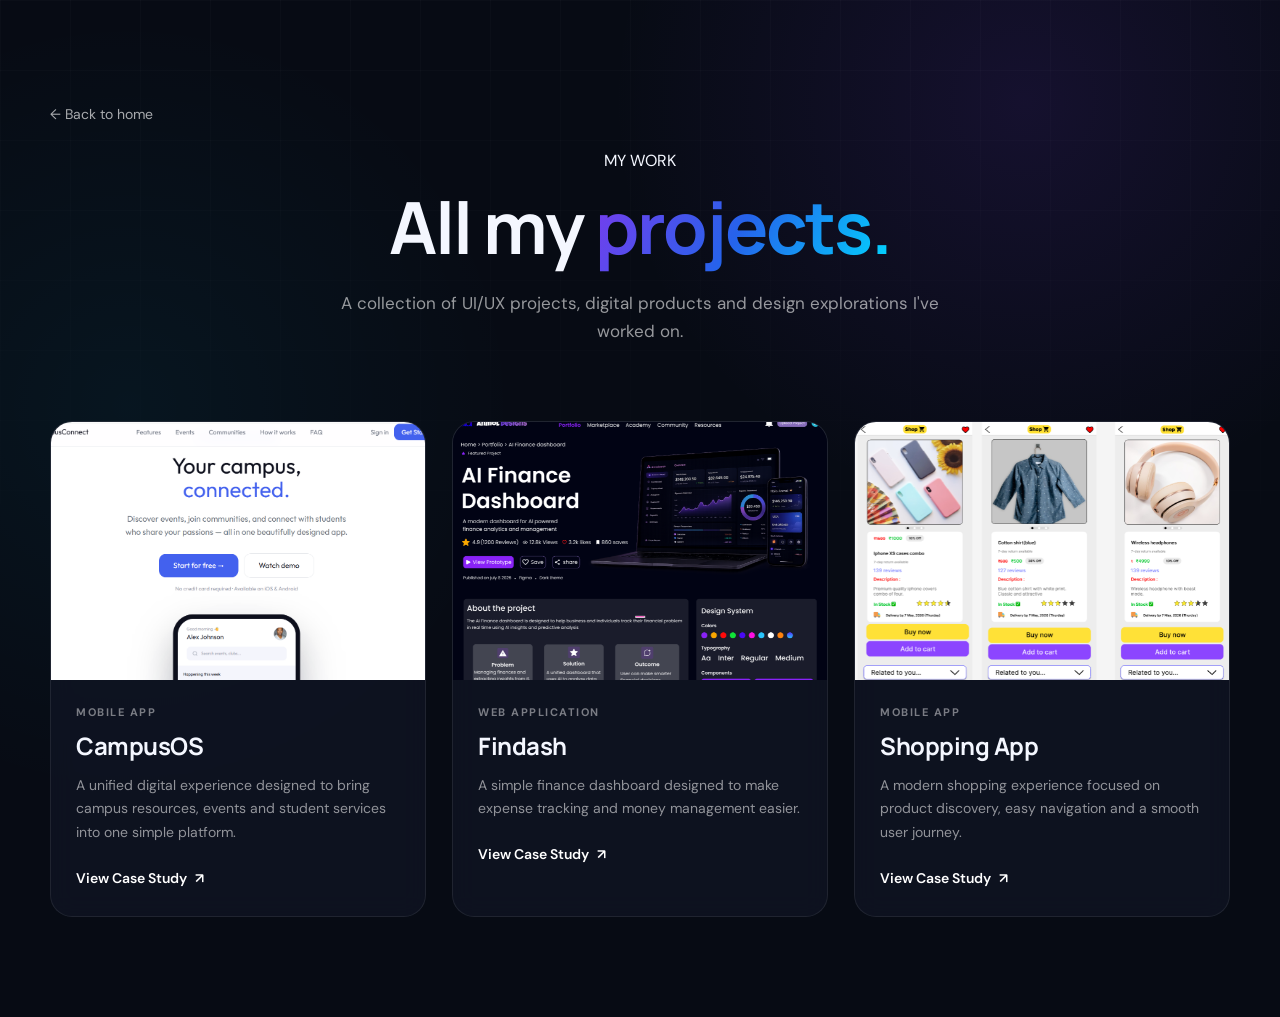
==== projects.html @ dd5a8c90 "Initial portfolio website" ====
<!DOCTYPE html>
<html lang="en">
<head>
    <meta charset="UTF-8">
    <meta name="viewport" content="width=device-width, initial-scale=1.0">

    <title>Projects — Anmol | UI/UX Designer</title>

    <meta
        name="description"
        content="A collection of UI/UX projects designed by Anmolpreet Kaur."
    >

    <link rel="preconnect" href="https://fonts.googleapis.com">
    <link rel="preconnect" href="https://fonts.gstatic.com" crossorigin>

    <link
        href="https://fonts.googleapis.com/css2?family=DM+Sans:wght@400;500;600;700&family=Manrope:wght@500;600;700;800&display=swap"
        rel="stylesheet"
    >

    <link rel="stylesheet" href="style.css">

    <style>
        /* ========================================
           PROJECTS PAGE
        ======================================== */

        .projects-page {
            min-height: 100vh;
            padding: 150px 0 100px;
        }

        .projects-header {
            max-width: 800px;
            margin: 0 auto;
            text-align: center;
        }

        .projects-header .section-label {
            margin-bottom: 18px;
        }

        .projects-header h1 {
            font-family: "Manrope", sans-serif;
            font-size: clamp(42px, 6vw, 72px);
            line-height: 1.05;
            letter-spacing: -2px;
            margin: 0;
        }

        .projects-header h1 span {
            background: linear-gradient(
                120deg,
                #7c3aed,
                #2563eb,
                #00d9ff
            );

            -webkit-background-clip: text;
            background-clip: text;
            -webkit-text-fill-color: transparent;
        }

        .projects-header p {
            max-width: 600px;
            margin: 24px auto 0;
            color: rgba(255, 255, 255, 0.58);
            font-size: 17px;
            line-height: 1.7;
        }


        /* ========================================
           BACK LINK
        ======================================== */

        .back-home {
            display: inline-flex;
            align-items: center;
            gap: 8px;

            position: fixed;
            top: 105px;
            left: max(30px, calc((100% - 1180px) / 2));

            color: rgba(255, 255, 255, 0.65);
            text-decoration: none;
            font-size: 14px;

            transition: all 0.3s ease;
            z-index: 10;
        }

        .back-home:hover {
            color: #ffffff;
            transform: translateX(-3px);
        }


        /* ========================================
           PROJECT GRID
        ======================================== */

        .all-projects-grid {
            width: 100%;
            max-width: 1180px;

            margin: 75px auto 0;

            display: grid;
            grid-template-columns: repeat(3, 1fr);
            gap: 26px;
        }


        /* ========================================
           PROJECT CARD
        ======================================== */

        .all-project-card {
            overflow: hidden;

            border-radius: 22px;

            background: rgba(18, 24, 39, 0.62);

            border: 1px solid rgba(255, 255, 255, 0.08);

            backdrop-filter: blur(12px);

            transition:
                transform 0.4s ease,
                border-color 0.4s ease,
                box-shadow 0.4s ease;
        }

        .all-project-card:hover {
            transform: translateY(-8px);

            border-color: rgba(124, 58, 237, 0.4);

            box-shadow:
                0 25px 60px rgba(0, 0, 0, 0.3),
                0 0 35px rgba(124, 58, 237, 0.08);
        }


        /* ========================================
           PROJECT IMAGE
        ======================================== */

        .all-project-image {
            width: 100%;
            aspect-ratio: 16 / 11;

            overflow: hidden;

            background: #0b101c;
        }

        .all-project-image img {
            width: 100%;
            height: 100%;

            display: block;

            object-fit: cover;

            transition: transform 0.6s ease;
        }

        .all-project-card:hover .all-project-image img {
            transform: scale(1.04);
        }


        /* ========================================
           PROJECT CONTENT
        ======================================== */

        .all-project-info {
            padding: 25px 25px 28px;
        }

        .all-project-type {
            display: block;

            margin-bottom: 10px;

            font-size: 11px;
            font-weight: 700;

            letter-spacing: 1.5px;

            color: rgba(255, 255, 255, 0.45);

            text-transform: uppercase;
        }

        .all-project-info h2 {
            margin: 0;

            font-family: "Manrope", sans-serif;

            font-size: 24px;
            letter-spacing: -0.5px;
        }

        .all-project-info p {
            margin: 12px 0 22px;

            color: rgba(255, 255, 255, 0.55);

            font-size: 14px;
            line-height: 1.7;
        }

        .all-project-link {
            display: inline-flex;

            align-items: center;
            gap: 8px;

            color: #ffffff;

            text-decoration: none;

            font-size: 14px;
            font-weight: 600;

            transition: all 0.3s ease;
        }

        .all-project-link span {
            transition: transform 0.3s ease;
        }

        .all-project-link:hover {
            color: #00d9ff;
        }

        .all-project-link:hover span {
            transform: translate(4px, -4px);
        }


        /* ========================================
           FUTURE PROJECT PLACEHOLDER
        ======================================== */

        .future-project {
            display: none;
        }


        /* ========================================
           RESPONSIVE
        ======================================== */

        @media (max-width: 900px) {

            .all-projects-grid {
                grid-template-columns: repeat(2, 1fr);
                padding: 0 25px;
            }

            .back-home {
                left: 25px;
            }
        }


        @media (max-width: 600px) {

            .projects-page {
                padding-top: 130px;
            }

            .projects-header {
                padding: 0 22px;
            }

            .projects-header h1 {
                letter-spacing: -1.5px;
            }

            .projects-header p {
                font-size: 15px;
            }

            .all-projects-grid {
                grid-template-columns: 1fr;
                gap: 20px;
                margin-top: 50px;
                padding: 0 18px;
            }

            .back-home {
                position: static;
                margin-left: 20px;
                margin-bottom: 35px;
            }
        }
    </style>
</head>


<body>

    <!-- ========================================
         PROJECTS PAGE
    ======================================== -->

    <main class="projects-page">

        <a href="index.html" class="back-home">
            ← Back to home
        </a>


        <!-- HEADER -->

        <div class="projects-header">

            <div class="section-label">
                MY WORK
            </div>

            <h1>
                All my
                <span>projects.</span>
            </h1>

            <p>
                A collection of UI/UX projects, digital products
                and design explorations I've worked on.
            </p>

        </div>


        <!-- ========================================
             ALL PROJECTS
        ======================================== -->

        <div class="all-projects-grid">


            <!-- ====================================
                 PROJECT 1 — CAMPUSOS
            ===================================== -->

            <article class="all-project-card">

                <div class="all-project-image">
                    <img
                        src="images/campusos.png"
                        alt="CampusOS UI/UX Project"
                    >
                </div>

                <div class="all-project-info">

                    <span class="all-project-type">
                        Mobile App
                    </span>

                    <h2>
                        CampusOS
                    </h2>

                    <p>
                        A unified digital experience designed
                        to bring campus resources, events and
                        student services into one simple platform.
                    </p>

                    <a
                        href="case-study.html?project=campusos"
                        class="all-project-link"
                    >
                        View Case Study
                        <span>↗</span>
                    </a>

                </div>

            </article>



            <!-- ====================================
                 PROJECT 2 — FINDASH
            ===================================== -->

            <article class="all-project-card">

                <div class="all-project-image">
                    <img
                        src="images/findash.png"
                        alt="Findash UI/UX Project"
                    >
                </div>

                <div class="all-project-info">

                    <span class="all-project-type">
                        Web Application
                    </span>

                    <h2>
                        Findash
                    </h2>

                    <p>
                        A simple finance dashboard designed
                        to make expense tracking and money
                        management easier.
                    </p>

                    <a
                        href="case-study.html?project=findash"
                        class="all-project-link"
                    >
                        View Case Study
                        <span>↗</span>
                    </a>

                </div>

            </article>



            <!-- ====================================
                 PROJECT 3 — SHOPPING APP
            ===================================== -->

            <article class="all-project-card">

                <div class="all-project-image">
                    <img
                        src="images/shopping.png"
                        alt="Shopping App UI/UX Project"
                    >
                </div>

                <div class="all-project-info">

                    <span class="all-project-type">
                        Mobile App
                    </span>

                    <h2>
                        Shopping App
                    </h2>

                    <p>
                        A modern shopping experience focused
                        on product discovery, easy navigation
                        and a smooth user journey.
                    </p>

                    <a
                        href="case-study.html?project=shopping"
                        class="all-project-link"
                    >
                        View Case Study
                        <span>↗</span>
                    </a>

                </div>

            </article>



            <!-- ====================================
                 FUTURE PROJECT
                 
                 COPY THIS CARD WHEN YOU ADD
                 A NEW PROJECT IN THE FUTURE.
            ===================================== -->

            <!--
            <article class="all-project-card">

                <div class="all-project-image">
                    <img
                        src="images/new-project.png"
                        alt="New Project"
                    >
                </div>

                <div class="all-project-info">

                    <span class="all-project-type">
                        Website
                    </span>

                    <h2>
                        New Project
                    </h2>

                    <p>
                        Short description of your new
                        UI/UX project.
                    </p>

                    <a
                        href="case-study.html?project=newproject"
                        class="all-project-link"
                    >
                        View Case Study
                        <span>↗</span>
                    </a>

                </div>

            </article>
            -->


        </div>

    </main>

</body>
</html>
---- style.css ----
/* =========================
   ROOT
========================= */

:root {

    --bg: #070b14;
    --bg-soft: #0b101c;

    --card: rgba(18, 24, 39, 0.62);

    --border: rgba(255, 255, 255, 0.10);

    --text: #f4f7ff;
    --text-soft: #9ba5bb;

    --purple: #7c3aed;
    --blue: #2563eb;
    --cyan: #00d9ff;

    --gradient:
        linear-gradient(
            120deg,
            #7c3aed,
            #2563eb,
            #00d9ff
        );

    --radius: 22px;

    --container: 1180px;
}


/* =========================
   RESET
========================= */

* {
    margin: 0;
    padding: 0;
    box-sizing: border-box;
}

html {
    scroll-behavior: smooth;
}

body {

    background:
        radial-gradient(
            circle at 80% 10%,
            rgba(124, 58, 237, 0.12),
            transparent 30%
        ),
        radial-gradient(
            circle at 10% 40%,
            rgba(0, 217, 255, 0.05),
            transparent 30%
        ),
        var(--bg);

    color: var(--text);

    font-family: "DM Sans", sans-serif;

    overflow-x: hidden;
}

body::before {

    content: "";

    position: fixed;

    inset: 0;

    pointer-events: none;

    background-image:
        linear-gradient(
            rgba(255,255,255,.018) 1px,
            transparent 1px
        ),
        linear-gradient(
            90deg,
            rgba(255,255,255,.018) 1px,
            transparent 1px
        );

    background-size: 70px 70px;

    mask-image: linear-gradient(
        to bottom,
        black,
        transparent 80%
    );

    z-index: -1;
}

a {
    color: inherit;
    text-decoration: none;
}

img {
    width: 100%;
    display: block;
}


/* =========================
   CURSOR GLOW
========================= */

.cursor-glow {

    position: fixed;

    width: 300px;
    height: 300px;

    border-radius: 50%;

    background:
        radial-gradient(
            circle,
            rgba(124,58,237,.12),
            transparent 70%
        );

    pointer-events: none;

    transform: translate(-50%, -50%);

    z-index: 0;

    transition:
        left .15s ease,
        top .15s ease;
}


/* =========================
   NAVBAR
========================= */

.navbar {

    width: min(
        calc(100% - 60px),
        var(--container)
    );

    margin: 20px auto;

    height: 68px;

    display: flex;

    align-items: center;

    justify-content: space-between;

    padding: 0 22px;

    border: 1px solid var(--border);

    background:
        rgba(7,11,20,.72);

    backdrop-filter: blur(20px);

    border-radius: 18px;

    position: sticky;

    top: 20px;

    z-index: 100;
}


.logo {

    font-family: "Manrope", sans-serif;

    font-size: 21px;

    font-weight: 800;
}

.logo span,
.footer-logo span {
    color: var(--cyan);
}


.nav-links {

    display: flex;

    align-items: center;

    gap: 38px;
}


.nav-links a {

    font-size: 14px;

    color: var(--text-soft);

    transition: .3s;
}

.nav-links a:hover,
.nav-links a.active {
    color: white;
}


.nav-links a.active {

    position: relative;
}

.nav-links a.active::after {

    content: "";

    position: absolute;

    left: 0;
    right: 0;

    bottom: -9px;

    height: 2px;

    background: var(--cyan);

    border-radius: 10px;
}


.nav-button {

    border: 1px solid rgba(255,255,255,.25);

    padding: 10px 17px;

    border-radius: 30px;

    font-size: 13px;

    transition: .3s;
}

.nav-button:hover {
    background: white;
    color: #070b14;
}

.nav-button span {
    margin-left: 6px;
}


.menu-btn {

    display: none;

    background: none;

    border: none;

    color: white;

    font-size: 22px;

    cursor: pointer;
}


/* =========================
   HERO
========================= */

.hero {

    width: min(
        calc(100% - 60px),
        var(--container)
    );

    min-height: 760px;

    margin: 0 auto;

    display: grid;

    grid-template-columns: 1fr 1fr;

    align-items: center;

    gap: 40px;

    position: relative;
}


.hero-content {
    padding-top: 40px;
}


.designer-label {

    width: max-content;

    display: flex;

    align-items: center;

    gap: 9px;

    padding: 8px 13px;

    border: 1px solid rgba(255,255,255,.12);

    background: rgba(255,255,255,.035);

    border-radius: 30px;

    font-size: 11px;

    letter-spacing: .08em;

    color: #d9e0ef;
}


.status-dot {

    width: 7px;
    height: 7px;

    border-radius: 50%;

    background: var(--cyan);

    box-shadow: 0 0 12px var(--cyan);
}


.hero h1 {

    font-family: "Manrope", sans-serif;

    font-size: clamp(
        48px,
        5.2vw,
        78px
    );

    line-height: 1.02;

    letter-spacing: -4px;

    margin-top: 28px;

    font-weight: 700;
}


.hero h1 span {

    background: var(--gradient);

    -webkit-background-clip: text;

    background-clip: text;

    color: transparent;
}


.hero-description {

    max-width: 550px;

    color: var(--text-soft);

    font-size: 16px;

    line-height: 1.8;

    margin-top: 28px;
}


.hero-buttons {

    display: flex;

    align-items: center;

    gap: 28px;

    margin-top: 35px;
}


.primary-button {

    display: inline-flex;

    align-items: center;

    gap: 12px;

    padding: 14px 23px;

    border-radius: 40px;

    background: var(--gradient);

    font-size: 14px;

    font-weight: 600;

    box-shadow:
        0 15px 40px rgba(124,58,237,.2);

    transition: .3s;
}

.primary-button:hover {
    transform: translateY(-3px);
}


.text-button {

    font-size: 14px;

    color: white;

    border-bottom: 1px solid rgba(255,255,255,.4);

    padding-bottom: 4px;
}


.text-button span {
    margin-left: 7px;
}


.hero-meta {

    display: flex;

    gap: 45px;

    margin-top: 55px;
}


.hero-meta div {

    display: flex;

    flex-direction: column;

    gap: 3px;
}


.hero-meta strong {

    font-family: "Manrope";

    font-size: 24px;
}


.hero-meta span {

    font-size: 11px;

    color: var(--text-soft);

    text-transform: uppercase;

    letter-spacing: .08em;
}


/* =========================
   HERO VISUAL
========================= */

.hero-visual {

    min-height: 650px;

    position: relative;

    display: flex;

    align-items: center;

    justify-content: center;
}


.profile-frame {

    width: 390px;

    height: 490px;

    border-radius: 34px;

    overflow: hidden;

    border: 1px solid rgba(255,255,255,.18);

    transform: rotate(0deg);

    background:
        linear-gradient(
            145deg,
            rgba(124,58,237,.8),
            rgba(0,217,255,.2)
        );

    box-shadow:
        0 30px 100px rgba(0,0,0,.55),
        0 0 100px rgba(124,58,237,.15);

    position: relative;

    z-index: 2;
}


.profile-frame::after {

    content: "";

    position: absolute;

    inset: 0;

    background:
        linear-gradient(
            180deg,
            transparent 60%,
            rgba(0,0,0,.35)
        );
}


.profile-frame img {

    height: 100%;

    object-fit: cover;
}


.glow {

    position: absolute;

    border-radius: 50%;

    filter: blur(70px);

    opacity: .5;
}


.glow-one {

    width: 250px;
    height: 250px;

    background: #7c3aed;

    top: 100px;
    right: 70px;
}


.glow-two {

    width: 220px;
    height: 220px;

    background: #00d9ff;

    bottom: 100px;
    left: 80px;

    opacity: .2;
}


.floating-card {

    position: absolute;

    z-index: 5;

    border: 1px solid rgba(255,255,255,.16);

    background:
        rgba(15,21,35,.72);

    backdrop-filter: blur(20px);

    box-shadow:
        0 20px 50px rgba(0,0,0,.3);

    border-radius: 17px;
}


.figma-card {

    left: 10px;

    bottom: 135px;

    padding: 15px;

    display: flex;

    align-items: center;

    gap: 11px;

    min-width: 210px;
}


.figma-card .figma-icon {

    width: 34px;
    height: 34px;

    display: grid;

    place-items: center;

    border-radius: 9px;

    background: white;

    color: #111;

    font-weight: 800;
}


.figma-card strong {

    display: block;

    font-size: 13px;
}


.figma-card small {

    display: block;

    color: var(--text-soft);

    font-size: 10px;

    margin-top: 3px;
}


.figma-card > span {

    margin-left: auto;

    color: var(--cyan);
}


.quote-card {

    right: 5px;

    top: 160px;

    width: 135px;

    padding: 20px;
}


.quote-icon {

    color: var(--cyan);

    font-size: 20px;
}


.quote-card p {

    font-family: "Manrope";

    font-size: 14px;

    font-weight: 600;

    line-height: 1.5;

    margin-top: 10px;
}


.design-note {

    position: absolute;

    z-index: 5;

    color: #cbd3e2;

    font-size: 12px;

    font-style: italic;

    line-height: 1.5;
}


.note-one {

    top: 80px;

    left: 60px;

    transform: rotate(-8deg);
}


.note-one span {

    display: block;

    margin-left: 35px;

    color: var(--cyan);

    font-size: 24px;
}


.note-two {

    bottom: 85px;

    right: 30px;

    transform: rotate(-6deg);
}


/* =========================
   SECTION
========================= */

.section {

    width: min(
        calc(100% - 60px),
        var(--container)
    );

    margin: 0 auto;

    padding: 110px 0;
}


.section-heading {

    display: flex;

    justify-content: space-between;

    align-items: end;

    margin-bottom: 38px;
}


.eyebrow {

    color: var(--cyan);

    font-size: 11px;

    letter-spacing: .12em;

    font-weight: 600;

    margin-bottom: 10px;
}


.eyebrow span {
    margin-right: 5px;
}


.section-heading h2,
.playground-header h2 {

    font-family: "Manrope";

    font-size: 39px;

    letter-spacing: -1.8px;
}


.section-heading p,
.playground-header p {

    color: var(--text-soft);

    font-size: 14px;

    margin-top: 7px;
}


.view-link {

    color: #8cdfff;

    font-size: 13px;

    white-space: nowrap;
}

.view-link span {
    margin-left: 6px;
}


/* =========================
   PROJECTS
========================= */

.projects-grid {

    display: grid;

    grid-template-columns:
        repeat(3, 1fr);

    gap: 18px;
}



.project-card {

    background:
        linear-gradient(
            145deg,
            rgba(255,255,255,.055),
            rgba(255,255,255,.018)
        );

    border: 1px solid var(--border);

    border-radius: var(--radius);

    overflow: hidden;

    transition: .4s;

    position: relative;
}


.project-card:hover {

    transform: translateY(-8px);

    border-color:
        rgba(124,58,237,.5);

    box-shadow:
        0 25px 70px rgba(0,0,0,.35);
}


.project-image {

    height: 280px;

    position: relative;

    overflow: hidden;

    background: #111827;
}


.project-image img {
    width: 100%;
    height: 100%;
    display: block;
    object-fit: contain;
    object-position: center;
    transition: .5s;
}


.project-card:hover .project-image img {

    transform: scale(1.05);
}


.project-category {

    position: absolute;

    top: 15px;

    left: 15px;

    z-index: 3;

    padding: 7px 11px;

    border-radius: 20px;

    font-size: 10px;

    background:
        rgba(10,15,25,.7);

    backdrop-filter: blur(10px);

    border: 1px solid rgba(255,255,255,.15);
}


.image-overlay {

    position: absolute;

    inset: 0;

    background:
        linear-gradient(
            180deg,
            transparent 55%,
            rgba(7,11,20,.65)
        );
}


.project-content {

    padding: 21px;
}


.project-content h3 {

    font-family: "Manrope";

    font-size: 19px;
}


.project-content p {

    color: var(--text-soft);

    font-size: 12px;

    line-height: 1.7;

    margin-top: 8px;

    min-height: 42px;
}


.case-link {

    display: inline-block;

    margin-top: 18px;

    color: #8cdfff;

    font-size: 12px;
}


.case-link span {
    margin-left: 6px;
}
.view-all-projects {
    display: flex;
    justify-content: center;
    margin-top: 45px;
}

.view-all-projects a {
    display: inline-flex;
    align-items: center;
    gap: 12px;

    padding: 13px 21px;

    color: #ffffff;
    text-decoration: none;

    font-size: 14px;
    font-weight: 600;

    border: 1px solid rgba(255, 255, 255, 0.1);
    border-radius: 50px;

    background: rgba(18, 24, 39, 0.55);

    backdrop-filter: blur(12px);

    transition: all 0.35s ease;
}

.view-all-projects a:hover {
    transform: translateY(-3px);
    border-color: rgba(124, 58, 237, 0.5);
    box-shadow: 0 12px 35px rgba(124, 58, 237, 0.15);
}

.view-arrow {
    font-size: 17px;
    transition: transform 0.35s ease;
}

.view-all-projects a:hover .view-arrow {
    transform: translate(4px, -4px);
}

/* =========================
   ABOUT
========================= */

.about-section {

    display: grid;

    grid-template-columns:
        1fr 1.3fr .75fr;

    gap: 20px;

    align-items: stretch;
}


.about-image {

    height: 480px;

    border-radius: var(--radius);

    overflow: hidden;

    position: relative;

    border: 1px solid var(--border);
}


.about-image img {

    height: 100%;

    object-fit: cover;

    filter: grayscale(.8);

    transition: .5s;
}


.about-image:hover img {
    filter: grayscale(.1);
    transform: scale(1.04);
}


.about-image::after {

    content: "";

    position: absolute;

    inset: 0;

    background:
        linear-gradient(
            180deg,
            transparent 40%,
            rgba(0,0,0,.7)
        );
}


.vertical-text {

    position: absolute;

    bottom: 25px;

    left: 22px;

    z-index: 2;

    font-size: 11px;

    letter-spacing: .1em;

    color: white;

    line-height: 1.6;
}


.about-content {

    padding: 32px;

    border: 1px solid var(--border);

    background:
        rgba(255,255,255,.025);

    border-radius: var(--radius);
}


.about-content h2 {

    font-family: "Manrope";

    font-size: 31px;

    line-height: 1.15;

    letter-spacing: -1.2px;

    margin-bottom: 20px;
}


.about-content h2 span {

    color: var(--cyan);
}


.about-content > p {

    color: var(--text-soft);

    font-size: 13px;

    line-height: 1.8;

    margin-bottom: 12px;
}


.about-info {

    margin-top: 28px;

    display: flex;

    flex-direction: column;

    gap: 18px;
}


.info-row {

    display: flex;

    align-items: center;

    gap: 13px;
}


.info-row > span {

    width: 31px;
    height: 31px;

    display: grid;

    place-items: center;

    border-radius: 8px;

    background: rgba(124,58,237,.1);

    color: var(--cyan);

    font-size: 13px;
}


.info-row small {

    display: block;

    color: var(--text-soft);

    font-size: 10px;
}


.info-row strong {

    display: block;

    margin-top: 2px;

    font-size: 12px;

    font-weight: 500;
}


.outline-button {

    display: inline-flex;

    gap: 8px;

    align-items: center;

    margin-top: 28px;

    border: 1px solid rgba(255,255,255,.25);

    border-radius: 30px;

    padding: 10px 15px;

    font-size: 11px;

    transition: .3s;
}


.outline-button:hover {

    background: white;

    color: #111;
}


/* =========================
   SKILLS
========================= */

.skills-card {

    padding: 30px;

    border-radius: var(--radius);

    border: 1px solid var(--border);

    background:
        linear-gradient(
            160deg,
            rgba(18,25,42,.8),
            rgba(9,13,23,.8)
        );

    position: relative;

    overflow: hidden;
}


.skills-card::before {

    content: "";

    position: absolute;

    width: 160px;
    height: 160px;

    background: var(--purple);

    filter: blur(100px);

    opacity: .2;

    right: -70px;
    bottom: -70px;
}


.skills-card h3 {

    font-family: "Manrope";

    font-size: 19px;

    margin-bottom: 25px;
}


.skill-tags {

    display: flex;

    flex-wrap: wrap;

    gap: 9px;
}


.skill-tags span {

    border: 1px solid rgba(255,255,255,.11);

    padding: 8px 11px;

    border-radius: 20px;

    color: #cbd3e2;

    font-size: 10px;

    background: rgba(255,255,255,.025);
}


.design-process {

    position: absolute;

    bottom: 30px;

    left: 30px;

    right: 30px;

    display: flex;

    align-items: center;

    gap: 15px;
}


.process-orb {

    width: 50px;
    height: 50px;

    border-radius: 50%;

    background:
        radial-gradient(
            circle at 35% 30%,
            #fff,
            #7c3aed 25%,
            #00d9ff 55%,
            transparent 70%
        );

    filter: blur(.2px);

    box-shadow:
        0 0 30px rgba(124,58,237,.3);
}


.design-process span {

    display: block;

    font-size: 10px;

    color: var(--text-soft);
}


.design-process strong {

    font-size: 12px;

    display: block;

    margin-top: 3px;
}






/* =========================
   PLAYGROUND HEADING CENTER
========================= */

.playground .section-heading {
    width: 100%;
    max-width: 750px;
    margin: 0 auto 50px;
    text-align: center;
}

.playground .section-heading > span {
    display: block;
    text-align: center;
}

.playground .section-heading h2 {
    text-align: center;
    margin-left: auto;
    margin-right: auto;
}

.playground .section-heading p {
    text-align: center;
    margin-left: auto;
    margin-right: auto;
}

/* =========================
   EXPERIMENTS / PLAYGROUND
========================= */

.experiment-grid {
    width: 100%;
    max-width: 1050px;
    margin: 50px auto 0;

    display: grid;
    grid-template-columns: repeat(3, 1fr);
    gap: 22px;

    align-items: start;
}

.experiment-card {
    width: 100%;

    border-radius: 20px;
    overflow: hidden;

    background: rgba(18, 24, 39, 0.65);
    border: 1px solid rgba(255, 255, 255, 0.08);

    position: relative;

    transition:
        transform 0.4s ease,
        border-color 0.4s ease,
        box-shadow 0.4s ease;
}

.experiment-card img {
    display: block;

    width: 100%;
    height: auto;

    object-fit: contain;

    transition: transform 0.5s ease;
}

.experiment-card:hover {
    transform: translateY(-6px);

    border-color: rgba(124, 58, 237, 0.4);

    box-shadow:
        0 20px 50px rgba(0, 0, 0, 0.3);
}

.experiment-card:hover img {
    transform: scale(1.025);
}
.view-all-experiments {
    display: flex;
    justify-content: center;
    margin-top: 45px;
}

.view-all-experiments a {
    display: inline-flex;
    align-items: center;
    gap: 12px;

    padding: 13px 21px;

    color: #ffffff;
    text-decoration: none;

    font-size: 14px;
    font-weight: 600;

    border: 1px solid rgba(255, 255, 255, 0.1);
    border-radius: 50px;

    background: rgba(18, 24, 39, 0.55);

    backdrop-filter: blur(12px);

    transition: all 0.35s ease;
}

.view-all-experiments a:hover {
    transform: translateY(-3px);

    border-color: rgba(124, 58, 237, 0.5);

    box-shadow:
        0 12px 35px rgba(124, 58, 237, 0.15);
}

.experiment-arrow {
    font-size: 17px;

    transition: transform 0.35s ease;
}

.view-all-experiments a:hover .experiment-arrow {
    transform: translate(4px, -4px);
}

/* =========================
   RESPONSIVE
========================= */

@media (max-width: 900px) {

    .experiment-grid {
        grid-template-columns: repeat(2, 1fr);
    }

}

@media (max-width: 600px) {

    .experiment-grid {
        grid-template-columns: 1fr;
        gap: 18px;
    }

}


/* =========================
   CONTACT
========================= */

.contact-section {

    padding-top: 60px;

    padding-bottom: 60px;
}


.contact-content {

    border: 1px solid var(--border);

    border-radius: 24px;

    padding: 45px;

    display: grid;

    grid-template-columns:
        1.1fr 1fr auto;

    gap: 40px;

    align-items: center;

    background:
        radial-gradient(
            circle at 0% 100%,
            rgba(124,58,237,.13),
            transparent 40%
        ),
        rgba(255,255,255,.02);
}


.contact-content h2 {

    font-family: "Manrope";

    font-size: 43px;

    line-height: 1;

    letter-spacing: -2px;
}


.contact-content h2 span {
    background: var(--gradient);
    -webkit-background-clip: text;
    background-clip: text;
    color: transparent;
}


.contact-content p {

    max-width: 400px;

    color: var(--text-soft);

    font-size: 13px;

    line-height: 1.7;

    margin-top: 16px;
}


.contact-links {

    display: flex;

    flex-direction: column;

    gap: 17px;
}


.contact-links a {

    display: flex;

    align-items: center;

    gap: 12px;

    color: #dce4f3;

    font-size: 12px;
}


.contact-links small {

    display: block;

    color: var(--text-soft);

    font-size: 9px;

    margin-bottom: 2px;
}


.contact-icon {

    width: 30px;
    height: 30px;

    border-radius: 8px;

    display: grid;

    place-items: center;

    border: 1px solid var(--border);

    font-size: 11px;
}


.contact-button {

    padding: 13px 19px;

    border: 1px solid rgba(255,255,255,.25);

    border-radius: 30px;

    white-space: nowrap;

    font-size: 12px;

    transition: .3s;
}


.contact-button:hover {

    background: white;

    color: #111;
}


.contact-button span {
    margin-left: 8px;
}


/* =========================
   FOOTER
========================= */

footer {

    width: min(
        calc(100% - 60px),
        var(--container)
    );

    margin: auto;

    padding: 25px 0 35px;

    display: flex;

    align-items: center;

    gap: 15px;

    border-top: 1px solid rgba(255,255,255,.07);
}


.footer-logo {

    font-family: "Manrope";

    font-weight: 800;

    font-size: 17px;
}


.footer-role {

    color: var(--text-soft);

    font-size: 11px;

    border-left: 1px solid var(--border);

    padding-left: 15px;
}


.copyright {

    margin-left: auto;

    color: #626d83;

    font-size: 10px;
}


/* =========================
   RESPONSIVE
========================= */

@media (max-width: 1000px) {

    .hero {

        grid-template-columns: 1fr;

        padding-top: 50px;

        text-align: center;
    }

    .hero-content {

        display: flex;

        flex-direction: column;

        align-items: center;
    }

    .hero-description {
        max-width: 650px;
    }

    .hero-visual {
        min-height: 550px;
    }

    .projects-grid {
        grid-template-columns: 1fr 1fr;
    }

    .about-section {
        grid-template-columns: 1fr 1fr;
    }

    .about-image {
        height: 430px;
    }

    .skills-card {
        grid-column: span 2;

        min-height: 250px;
    }

    .contact-content {
        grid-template-columns: 1fr 1fr;
    }

    .contact-button {
        width: max-content;
    }
}


@media (max-width: 700px) {

    .navbar {

        width: calc(100% - 30px);

        margin-top: 12px;

        top: 12px;
    }

    .nav-links {

        display: none;

        position: absolute;

        top: 75px;

        left: 0;
        right: 0;

        padding: 20px;

        flex-direction: column;

        gap: 20px;

        background: rgba(8,12,21,.95);

        border: 1px solid var(--border);

        border-radius: 15px;
    }

    .nav-links.show {
        display: flex;
    }

    .nav-button {
        display: none;
    }

    .menu-btn {
        display: block;
    }


    .hero,
    .section {

        width: calc(100% - 30px);
    }

    .hero {

        min-height: auto;

        padding-top: 70px;

        gap: 20px;
    }

    .hero h1 {

        font-size: 45px;

        letter-spacing: -2.5px;
    }

    .hero-description {

        font-size: 14px;
    }

    .hero-visual {

        min-height: 490px;
    }

    .profile-frame {

        width: 290px;

        height: 380px;
    }

    .figma-card {

        left: 0;

        bottom: 70px;

        transform: scale(.85);
    }

    .quote-card {

        right: -5px;

        top: 100px;

        transform: scale(.8);
    }

    .note-one {

        left: 10px;

        top: 45px;
    }

    .note-two {

        right: 0;

        bottom: 30px;
    }


    .section {

        padding: 75px 0;
    }


    .section-heading {

        display: block;
    }

    .section-heading h2,
    .playground-header h2 {

        font-size: 31px;
    }

    .view-link {

        display: inline-block;

        margin-top: 18px;
    }


    .projects-grid {

        grid-template-columns: 1fr;
    }


    .project-image {

        height: 250px;
    }


    .about-section {

        grid-template-columns: 1fr;
    }

    .about-image {

        height: 400px;
    }

    .skills-card {

        grid-column: auto;

        min-height: 330px;
    }


    .playground-header {

        display: block;
    }

    .experiment-grid {

        grid-template-columns: 1fr;
    }

    .experiment-card {

        height: 220px;
    }


    .contact-content {

        grid-template-columns: 1fr;

        padding: 30px;

        gap: 30px;
    }

    .contact-content h2 {

        font-size: 38px;
    }


    footer {

        width: calc(100% - 30px);

        flex-wrap: wrap;
    }

    .copyright {

        width: 100%;

        margin-left: 0;

        margin-top: 10px;
    }
}
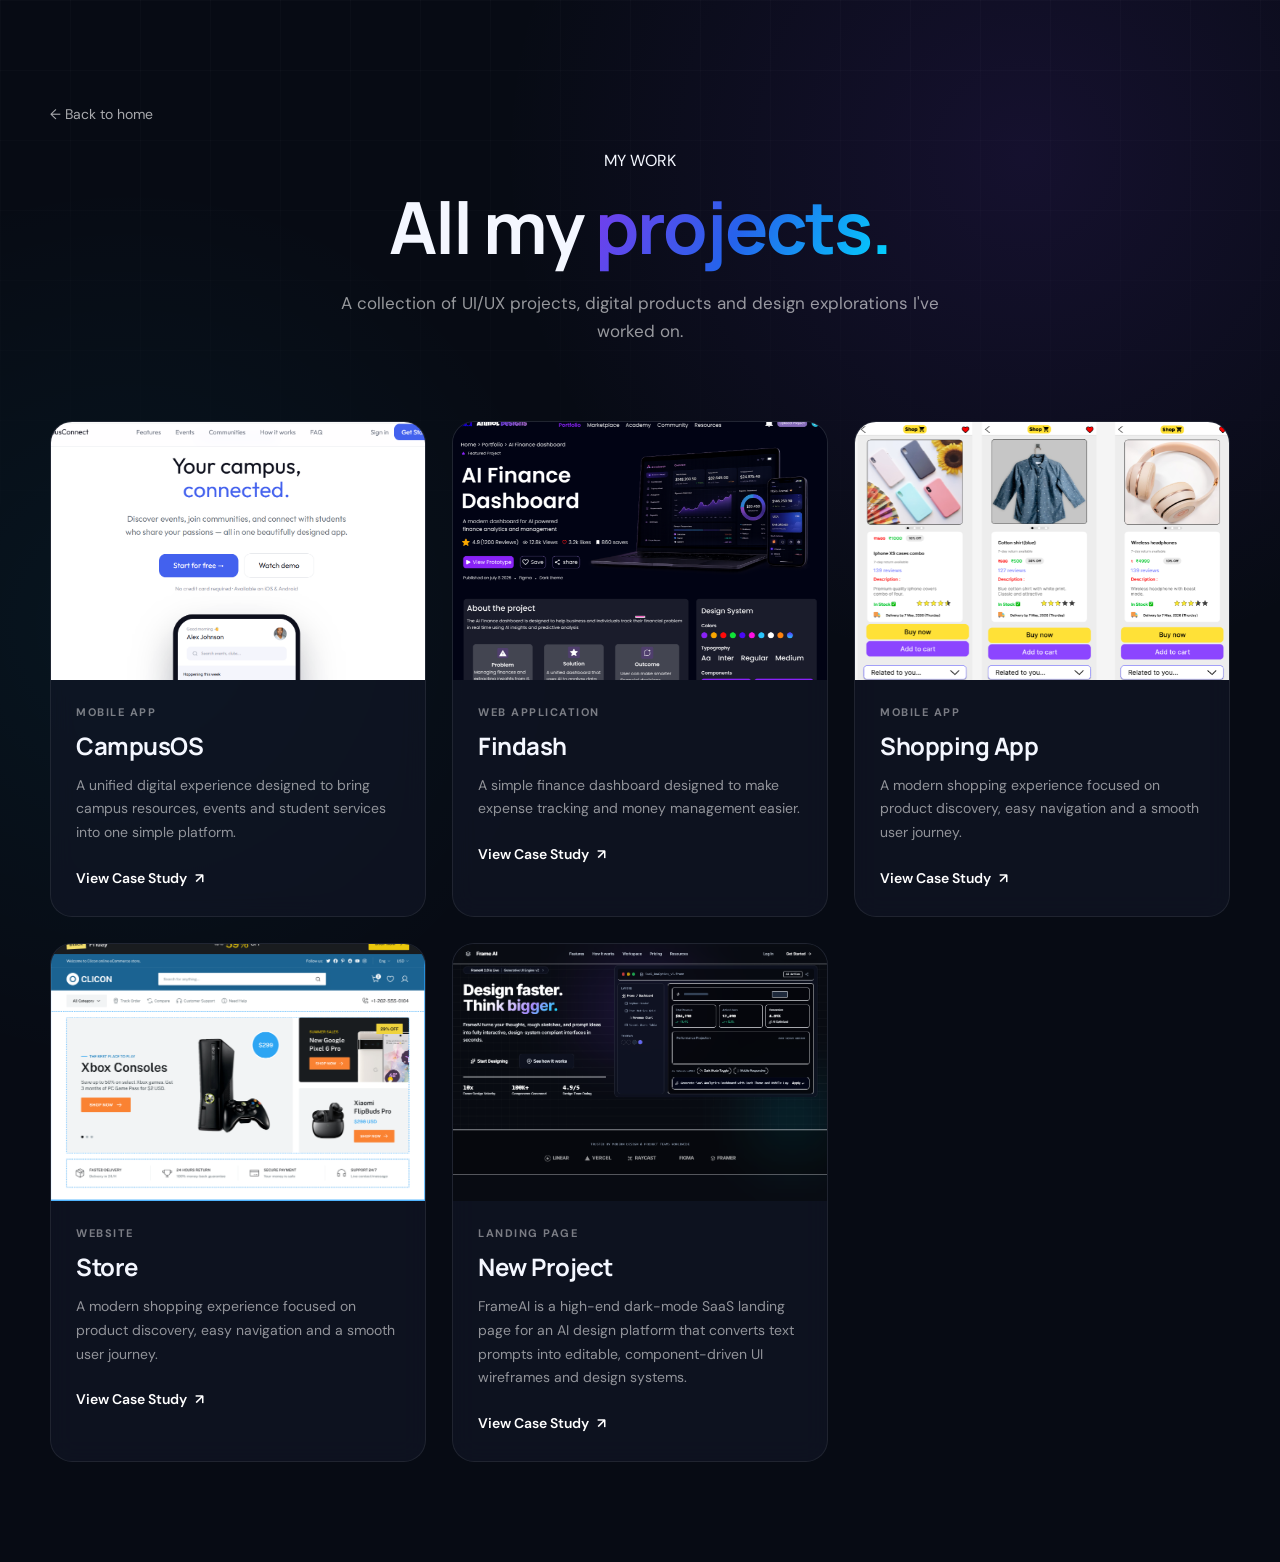
==== commit 6a4f9f5f: "Update portfolio" ====
--- a/projects.html
+++ b/projects.html
@@ -475,6 +475,77 @@
             </article>
 
 
+            <article class="all-project-card">
+
+                <div class="all-project-image">
+                    <img
+                        src="images/store.png"
+                        alt="New Project"
+                    >
+                </div>
+
+                <div class="all-project-info">
+
+                    <span class="all-project-type">
+                        Website
+                    </span>
+
+                    <h2>
+                        Store
+                    </h2>
+
+                    <p>
+                        A modern shopping experience focused
+                        on product discovery, easy navigation
+                        and a smooth user journey.
+                    </p>
+
+                    <a
+                        href="case-study.html?project=store"
+                        class="all-project-link"
+                    >
+                        View Case Study
+                        <span>↗</span>
+                    </a>
+
+                </div>
+
+            </article>
+
+            <article class="all-project-card">
+
+                <div class="all-project-image">
+                    <img
+                        src="images/land.png"
+                        alt="New Project"
+                    >
+                </div>
+
+                <div class="all-project-info">
+
+                    <span class="all-project-type">
+                        Landing page
+                    </span>
+
+                    <h2>
+                        New Project
+                    </h2>
+
+                    <p>
+                        FrameAI is a high-end dark-mode SaaS landing page for an AI design platform that converts text prompts into editable, component-driven UI wireframes and design systems.
+                    </p>
+
+                    <a
+                        href="case-study.html?project=land"
+                        class="all-project-link"
+                    >
+                        View Case Study
+                        <span>↗</span>
+                    </a>
+
+                </div>
+
+            </article>
 
             <!-- ====================================
                  FUTURE PROJECT
